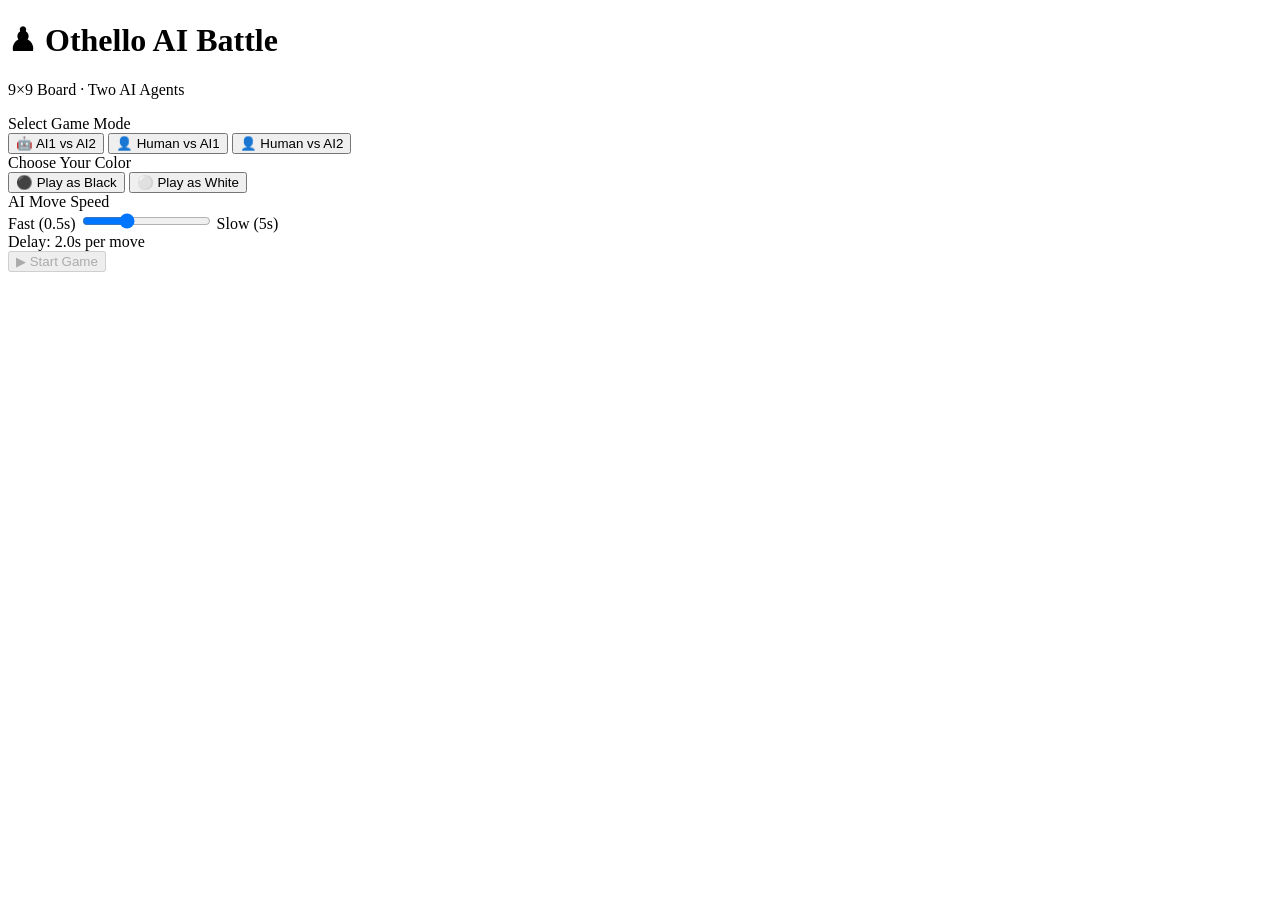
==== ui/templates/menu.html @ 3794e1da "Main menu added" ====
<!DOCTYPE html>
<html lang="en">
<head>
  <meta charset="UTF-8" />
  <meta name="viewport" content="width=device-width, initial-scale=1.0" />
  <title>Othello AI Battle – Menu</title>
  <link rel="stylesheet" href="/static/style.css" />
</head>
<body class="menu-body">

  <div class="menu-container">
    <h1 class="game-title">♟ Othello AI Battle</h1>
    <p class="game-subtitle">9×9 Board · Two AI Agents</p>

    <!-- ── MODE SELECTION ── -->
    <div class="section-label">Select Game Mode</div>
    <div class="mode-buttons">
      <button class="mode-btn" data-mode="ai_vs_ai" onclick="selectMode(this)">
        🤖 AI1 vs AI2
      </button>
      <button class="mode-btn" data-mode="human_vs_ai1" onclick="selectMode(this)">
        👤 Human vs AI1
      </button>
      <button class="mode-btn" data-mode="human_vs_ai2" onclick="selectMode(this)">
        👤 Human vs AI2
      </button>
    </div>

    <!-- ── COLOR PICKER (only visible in human modes) ── -->
    <div id="color-picker" class="color-picker hidden">
      <div class="section-label">Choose Your Color</div>
      <div class="color-buttons">
        <button class="color-btn selected" data-color="1" onclick="selectColor(this)">
          ⚫ Play as Black
        </button>
        <button class="color-btn" data-color="2" onclick="selectColor(this)">
          ⚪ Play as White
        </button>
      </div>
    </div>

    <!-- ── SPEED CONTROL ── -->
    <div class="section-label">AI Move Speed</div>
    <div class="speed-control">
      <span class="speed-label">Fast (0.5s)</span>
      <input
        type="range"
        id="speed-slider"
        min="0.5"
        max="5"
        step="0.5"
        value="2"
        oninput="updateSpeedLabel(this.value)"
      />
      <span class="speed-label">Slow (5s)</span>
    </div>
    <div class="speed-display">Delay: <span id="speed-value">2.0</span>s per move</div>

    <!-- ── START BUTTON ── -->
    <button class="start-btn" id="start-btn" onclick="startGame()" disabled>
      ▶ Start Game
    </button>
  </div>

  <script>
    let selectedMode = null;
    let selectedColor = 1; // default: BLACK

    function selectMode(btn) {
      // Deselect all mode buttons
      document.querySelectorAll(".mode-btn").forEach(b => b.classList.remove("active"));
      btn.classList.add("active");
      selectedMode = btn.dataset.mode;

      // Show color picker only for human modes
      const picker = document.getElementById("color-picker");
      if (selectedMode === "ai_vs_ai") {
        picker.classList.add("hidden");
      } else {
        picker.classList.remove("hidden");
      }

      document.getElementById("start-btn").disabled = false;
    }

    function selectColor(btn) {
      document.querySelectorAll(".color-btn").forEach(b => b.classList.remove("selected"));
      btn.classList.add("selected");
      selectedColor = parseInt(btn.dataset.color);
    }

    function updateSpeedLabel(val) {
      document.getElementById("speed-value").textContent = parseFloat(val).toFixed(1);
    }

    function startGame() {
      if (!selectedMode) return;
      const delay = parseFloat(document.getElementById("speed-slider").value);

      // POST config to the server, then navigate to the game page
      fetch("/api/start", {
        method: "POST",
        headers: { "Content-Type": "application/json" },
        body: JSON.stringify({
          mode: selectedMode,
          human_color: selectedColor,
          delay: delay,
        }),
      })
      .then(r => r.json())
      .then(() => {
        window.location.href = "/game";
      })
      .catch(err => console.error("Failed to start game:", err));
    }
  </script>
</body>
</html>
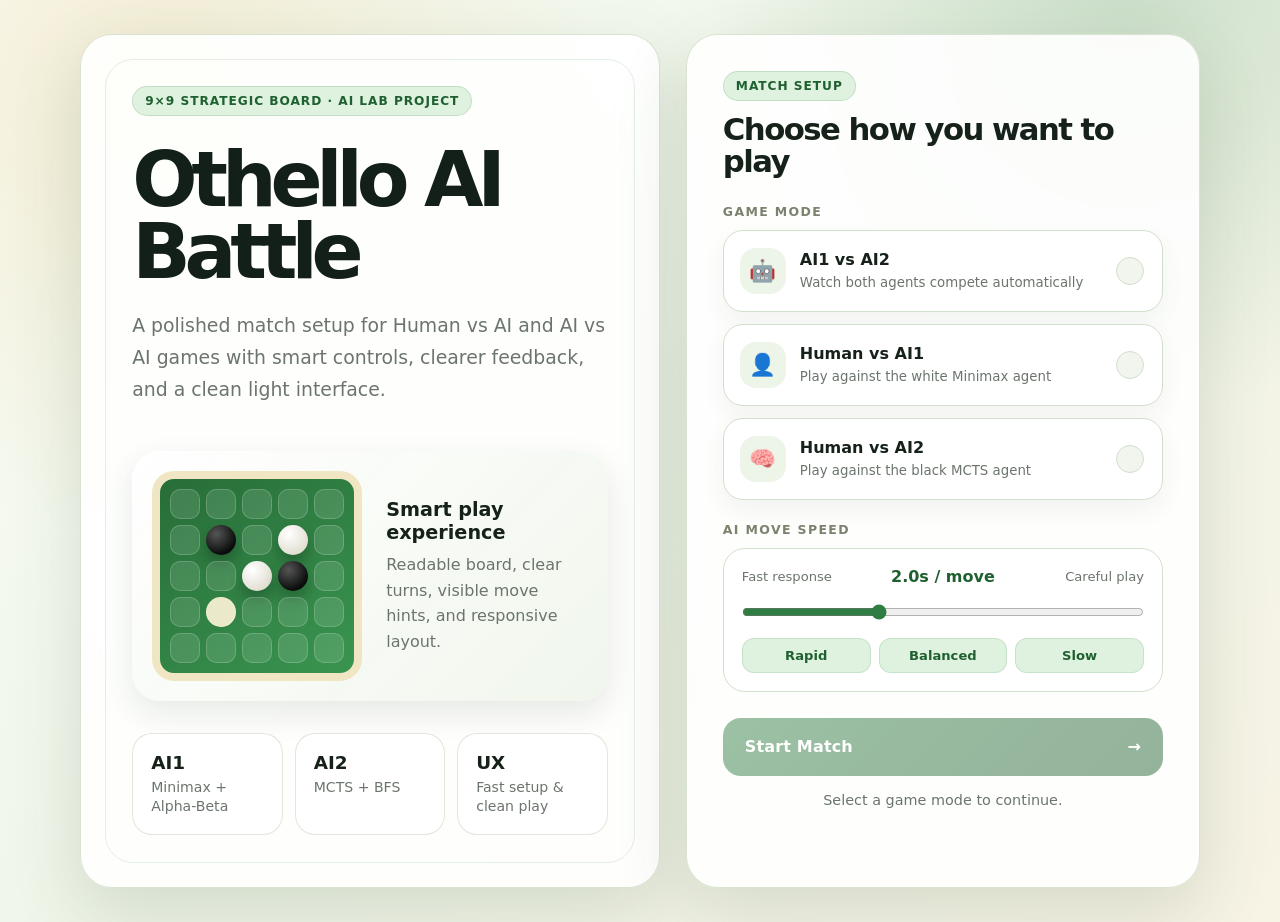
==== commit 3d119654: "Refactor UI for Othello AI Battle: Enhance game layout, improve accessibility, and update match setu" ====
--- a/ui/templates/menu.html
+++ b/ui/templates/menu.html
@@ -7,72 +7,124 @@
   <link rel="stylesheet" href="/static/style.css" />
 </head>
 <body class="menu-body">
+  <main class="landing-shell" aria-labelledby="page-title">
+    <section class="hero-panel">
+      <div class="brand-pill">9×9 Strategic Board · AI Lab Project</div>
+      <h1 id="page-title" class="game-title">Othello AI Battle</h1>
+      <p class="game-subtitle">
+        A polished match setup for Human vs AI and AI vs AI games with smart controls,
+        clearer feedback, and a clean light interface.
+      </p>
 
-  <div class="menu-container">
-    <h1 class="game-title">♟ Othello AI Battle</h1>
-    <p class="game-subtitle">9×9 Board · Two AI Agents</p>
+      <div class="hero-preview" aria-hidden="true">
+        <div class="mini-board">
+          <span></span><span></span><span></span><span></span><span></span>
+          <span></span><span class="disc dark"></span><span></span><span class="disc light"></span><span></span>
+          <span></span><span></span><span class="disc light"></span><span class="disc dark"></span><span></span>
+          <span></span><span class="hint"></span><span></span><span></span><span></span>
+          <span></span><span></span><span></span><span></span><span></span>
+        </div>
+        <div class="preview-copy">
+          <strong>Smart play experience</strong>
+          <span>Readable board, clear turns, visible move hints, and responsive layout.</span>
+        </div>
+      </div>
 
-    <!-- ── MODE SELECTION ── -->
-    <div class="section-label">Select Game Mode</div>
-    <div class="mode-buttons">
-      <button class="mode-btn" data-mode="ai_vs_ai" onclick="selectMode(this)">
-        🤖 AI1 vs AI2
-      </button>
-      <button class="mode-btn" data-mode="human_vs_ai1" onclick="selectMode(this)">
-        👤 Human vs AI1
-      </button>
-      <button class="mode-btn" data-mode="human_vs_ai2" onclick="selectMode(this)">
-        👤 Human vs AI2
-      </button>
-    </div>
+      <div class="feature-row" aria-label="Project highlights">
+        <div><strong>AI1</strong><span>Minimax + Alpha-Beta</span></div>
+        <div><strong>AI2</strong><span>MCTS + BFS</span></div>
+        <div><strong>UX</strong><span>Fast setup & clean play</span></div>
+      </div>
+    </section>
 
-    <!-- ── COLOR PICKER (only visible in human modes) ── -->
-    <div id="color-picker" class="color-picker hidden">
-      <div class="section-label">Choose Your Color</div>
-      <div class="color-buttons">
-        <button class="color-btn selected" data-color="1" onclick="selectColor(this)">
-          ⚫ Play as Black
+    <section class="menu-container" aria-label="Game setup panel">
+      <div class="panel-heading">
+        <p class="eyebrow">Match Setup</p>
+        <h2>Choose how you want to play</h2>
+      </div>
+
+      <div class="section-label">Game Mode</div>
+      <div class="mode-buttons" role="group" aria-label="Select game mode">
+        <button class="mode-btn" data-mode="ai_vs_ai" onclick="selectMode(this)">
+          <span class="mode-icon">🤖</span>
+          <span class="mode-text"><strong>AI1 vs AI2</strong><small>Watch both agents compete automatically</small></span>
+          <span class="mode-check">✓</span>
         </button>
-        <button class="color-btn" data-color="2" onclick="selectColor(this)">
-          ⚪ Play as White
+        <button class="mode-btn" data-mode="human_vs_ai1" onclick="selectMode(this)">
+          <span class="mode-icon">👤</span>
+          <span class="mode-text"><strong>Human vs AI1</strong><small>Play against the white Minimax agent</small></span>
+          <span class="mode-check">✓</span>
+        </button>
+        <button class="mode-btn" data-mode="human_vs_ai2" onclick="selectMode(this)">
+          <span class="mode-icon">🧠</span>
+          <span class="mode-text"><strong>Human vs AI2</strong><small>Play against the black MCTS agent</small></span>
+          <span class="mode-check">✓</span>
         </button>
       </div>
-    </div>
 
-    <!-- ── SPEED CONTROL ── -->
-    <div class="section-label">AI Move Speed</div>
-    <div class="speed-control">
-      <span class="speed-label">Fast (0.5s)</span>
-      <input
-        type="range"
-        id="speed-slider"
-        min="0.5"
-        max="5"
-        step="0.5"
-        value="2"
-        oninput="updateSpeedLabel(this.value)"
-      />
-      <span class="speed-label">Slow (5s)</span>
-    </div>
-    <div class="speed-display">Delay: <span id="speed-value">2.0</span>s per move</div>
+      <div id="color-picker" class="color-picker hidden">
+        <div class="section-label">Your Color</div>
+        <div class="color-buttons" role="group" aria-label="Choose your color">
+          <button class="color-btn selected" data-color="1" onclick="selectColor(this)">
+            <span class="color-disc black-preview"></span>
+            <span><strong>Black</strong><small>First move</small></span>
+          </button>
+          <button class="color-btn" data-color="2" onclick="selectColor(this)">
+            <span class="color-disc white-preview"></span>
+            <span><strong>White</strong><small>Second move</small></span>
+          </button>
+        </div>
+      </div>
 
-    <!-- ── START BUTTON ── -->
-    <button class="start-btn" id="start-btn" onclick="startGame()" disabled>
-      ▶ Start Game
-    </button>
-  </div>
+      <div class="section-label">AI Move Speed</div>
+      <div class="speed-card">
+        <div class="speed-topline">
+          <span>Fast response</span>
+          <strong><span id="speed-value">2.0</span>s / move</strong>
+          <span>Careful play</span>
+        </div>
+        <input
+          type="range"
+          id="speed-slider"
+          min="0.5"
+          max="5"
+          step="0.5"
+          value="2"
+          oninput="updateSpeedLabel(this.value)"
+        />
+        <div class="speed-presets" aria-label="Speed suggestions">
+          <button type="button" onclick="setSpeed(0.5)">Rapid</button>
+          <button type="button" onclick="setSpeed(2)">Balanced</button>
+          <button type="button" onclick="setSpeed(5)">Slow</button>
+        </div>
+      </div>
+
+      <button class="start-btn" id="start-btn" onclick="startGame()" disabled>
+        <span>Start Match</span>
+        <span aria-hidden="true">→</span>
+      </button>
+      <p class="setup-note" id="setup-note">Select a game mode to continue.</p>
+    </section>
+  </main>
 
   <script>
     let selectedMode = null;
     let selectedColor = 1; // default: BLACK
 
+    const savedPrefs = JSON.parse(localStorage.getItem("othelloMenuPrefs") || "{}");
+    window.addEventListener("DOMContentLoaded", () => {
+      if (savedPrefs.delay) setSpeed(savedPrefs.delay);
+    });
+
     function selectMode(btn) {
-      // Deselect all mode buttons
-      document.querySelectorAll(".mode-btn").forEach(b => b.classList.remove("active"));
+      document.querySelectorAll(".mode-btn").forEach(b => {
+        b.classList.remove("active");
+        b.setAttribute("aria-pressed", "false");
+      });
       btn.classList.add("active");
+      btn.setAttribute("aria-pressed", "true");
       selectedMode = btn.dataset.mode;
 
-      // Show color picker only for human modes
       const picker = document.getElementById("color-picker");
       if (selectedMode === "ai_vs_ai") {
         picker.classList.add("hidden");
@@ -81,6 +133,7 @@
       }
 
       document.getElementById("start-btn").disabled = false;
+      document.getElementById("setup-note").textContent = getModeHelp(selectedMode);
     }
 
     function selectColor(btn) {
@@ -93,11 +146,31 @@
       document.getElementById("speed-value").textContent = parseFloat(val).toFixed(1);
     }
 
+    function setSpeed(value) {
+      const slider = document.getElementById("speed-slider");
+      slider.value = value;
+      updateSpeedLabel(value);
+    }
+
+    function getModeHelp(mode) {
+      const help = {
+        ai_vs_ai: "AI1 and AI2 will play automatically. You can observe strategy and score flow.",
+        human_vs_ai1: "You will play against AI1. Choose black if you want the first move.",
+        human_vs_ai2: "You will play against AI2. Choose black if you want the first move.",
+      };
+      return help[mode] || "Ready to start.";
+    }
+
     function startGame() {
       if (!selectedMode) return;
       const delay = parseFloat(document.getElementById("speed-slider").value);
+      const btn = document.getElementById("start-btn");
+      btn.disabled = true;
+      btn.classList.add("loading");
+      btn.querySelector("span").textContent = "Preparing Match";
 
-      // POST config to the server, then navigate to the game page
+      localStorage.setItem("othelloMenuPrefs", JSON.stringify({ delay }));
+
       fetch("/api/start", {
         method: "POST",
         headers: { "Content-Type": "application/json" },
@@ -111,7 +184,13 @@
       .then(() => {
         window.location.href = "/game";
       })
-      .catch(err => console.error("Failed to start game:", err));
+      .catch(err => {
+        console.error("Failed to start game:", err);
+        btn.disabled = false;
+        btn.classList.remove("loading");
+        btn.querySelector("span").textContent = "Start Match";
+        document.getElementById("setup-note").textContent = "Could not start the match. Please try again.";
+      });
     }
   </script>
 </body>
--- a/static/style.css
+++ b/static/style.css
@@ -0,0 +1,1000 @@
+/*
+  Redesigned light UI for Othello AI Battle.
+  Backend logic and AI algorithms are untouched; this file only controls presentation.
+*/
+
+:root {
+  --bg: #f4f7f1;
+  --bg-soft: #edf4e8;
+  --surface: rgba(255, 255, 255, 0.9);
+  --surface-solid: #ffffff;
+  --surface-strong: #f8fbf5;
+  --ink: #162219;
+  --muted: #6b756c;
+  --subtle: #dce7d5;
+  --line: #d2dfca;
+  --green: #2f7d42;
+  --green-deep: #1f6030;
+  --green-soft: #dff2df;
+  --gold: #d7a83f;
+  --gold-soft: #fff4d8;
+  --black-disc: #101513;
+  --white-disc: #fafaf4;
+  --danger: #c24132;
+  --shadow: 0 24px 70px rgba(56, 80, 48, 0.16);
+  --shadow-soft: 0 12px 30px rgba(56, 80, 48, 0.12);
+  --radius-lg: 32px;
+  --radius-md: 22px;
+  --radius-sm: 14px;
+  --cell: clamp(36px, 6.35vw, 64px);
+  --piece: calc(var(--cell) * 0.76);
+}
+
+*, *::before, *::after { box-sizing: border-box; margin: 0; padding: 0; }
+
+html { scroll-behavior: smooth; }
+
+body {
+  min-height: 100vh;
+  font-family: Inter, ui-sans-serif, system-ui, -apple-system, BlinkMacSystemFont, "Segoe UI", sans-serif;
+  color: var(--ink);
+  background:
+    radial-gradient(circle at 12% 10%, rgba(215, 168, 63, 0.18), transparent 28rem),
+    radial-gradient(circle at 88% 0%, rgba(47, 125, 66, 0.18), transparent 26rem),
+    linear-gradient(135deg, #fbfdf7 0%, #eef5e8 48%, #f7f3e5 100%);
+}
+
+button, input { font: inherit; }
+button { border: 0; }
+
+/* ══════════════════════════════════════════
+   MENU PAGE
+══════════════════════════════════════════ */
+.menu-body {
+  display: grid;
+  place-items: center;
+  padding: 34px 18px;
+}
+
+.landing-shell {
+  width: min(1120px, 100%);
+  display: grid;
+  grid-template-columns: minmax(0, 1.06fr) minmax(380px, 0.94fr);
+  gap: 26px;
+  align-items: stretch;
+}
+
+.hero-panel,
+.menu-container,
+.board-card,
+.match-status-card,
+.player-card,
+.info-card,
+.top-bar {
+  border: 1px solid rgba(210, 223, 202, 0.85);
+  background: var(--surface);
+  box-shadow: var(--shadow);
+  backdrop-filter: blur(18px);
+}
+
+.hero-panel {
+  min-height: 650px;
+  border-radius: var(--radius-lg);
+  padding: clamp(28px, 4vw, 56px);
+  display: flex;
+  flex-direction: column;
+  justify-content: space-between;
+  overflow: hidden;
+  position: relative;
+}
+
+.hero-panel::before {
+  content: "";
+  position: absolute;
+  inset: 24px;
+  border-radius: 28px;
+  border: 1px solid rgba(47, 125, 66, 0.13);
+  pointer-events: none;
+}
+
+.brand-pill,
+.eyebrow {
+  display: inline-flex;
+  align-items: center;
+  width: fit-content;
+  padding: 8px 12px;
+  border-radius: 999px;
+  color: var(--green-deep);
+  background: var(--green-soft);
+  border: 1px solid rgba(47, 125, 66, 0.16);
+  font-size: 0.76rem;
+  line-height: 1;
+  font-weight: 800;
+  letter-spacing: 0.08em;
+  text-transform: uppercase;
+}
+
+.game-title {
+  margin-top: 28px;
+  max-width: 620px;
+  font-size: clamp(3rem, 6vw, 5.9rem);
+  line-height: 0.93;
+  letter-spacing: -0.08em;
+  color: #132019;
+}
+
+.game-subtitle {
+  max-width: 600px;
+  margin-top: 22px;
+  color: var(--muted);
+  font-size: clamp(1rem, 1.5vw, 1.18rem);
+  line-height: 1.7;
+}
+
+.hero-preview {
+  margin-top: 46px;
+  display: grid;
+  grid-template-columns: 210px minmax(0, 1fr);
+  gap: 24px;
+  align-items: center;
+  border-radius: 28px;
+  padding: 20px;
+  background: linear-gradient(135deg, rgba(255,255,255,0.96), rgba(237,244,232,0.8));
+  box-shadow: var(--shadow-soft);
+}
+
+.mini-board {
+  display: grid;
+  grid-template-columns: repeat(5, 1fr);
+  gap: 6px;
+  padding: 10px;
+  border-radius: 22px;
+  background: linear-gradient(145deg, #276d38, #3a9550);
+  border: 8px solid #f1e6c4;
+}
+
+.mini-board span {
+  aspect-ratio: 1;
+  border-radius: 10px;
+  background: rgba(255,255,255,0.12);
+  box-shadow: inset 0 0 0 1px rgba(255,255,255,0.18);
+}
+
+.mini-board .disc { border-radius: 50%; box-shadow: 0 8px 14px rgba(0,0,0,0.24); }
+.mini-board .dark { background: radial-gradient(circle at 35% 30%, #555, #0a0d0b 70%); }
+.mini-board .light { background: radial-gradient(circle at 35% 30%, #fff, #e2dfd3 72%); }
+.mini-board .hint { border-radius: 50%; background: rgba(255, 244, 216, 0.9); }
+
+.preview-copy strong {
+  display: block;
+  margin-bottom: 8px;
+  font-size: 1.2rem;
+}
+.preview-copy span {
+  color: var(--muted);
+  line-height: 1.6;
+}
+
+.feature-row {
+  display: grid;
+  grid-template-columns: repeat(3, 1fr);
+  gap: 12px;
+  margin-top: 32px;
+}
+
+.feature-row div {
+  border-radius: 20px;
+  padding: 18px;
+  background: rgba(255,255,255,0.72);
+  border: 1px solid rgba(210, 223, 202, 0.7);
+}
+
+.feature-row strong {
+  display: block;
+  font-size: 1.15rem;
+  margin-bottom: 5px;
+}
+
+.feature-row span {
+  display: block;
+  color: var(--muted);
+  font-size: 0.88rem;
+  line-height: 1.35;
+}
+
+.menu-container {
+  border-radius: var(--radius-lg);
+  padding: clamp(24px, 3vw, 36px);
+  align-self: stretch;
+}
+
+.panel-heading { margin-bottom: 26px; }
+.panel-heading h2 {
+  margin-top: 12px;
+  font-size: clamp(1.8rem, 2.4vw, 2.35rem);
+  line-height: 1.05;
+  letter-spacing: -0.05em;
+}
+
+.section-label {
+  color: #7b826e;
+  font-size: 0.78rem;
+  font-weight: 900;
+  letter-spacing: 0.11em;
+  text-transform: uppercase;
+  margin: 22px 0 11px;
+}
+
+.mode-buttons {
+  display: grid;
+  gap: 12px;
+}
+
+.mode-btn {
+  width: 100%;
+  min-height: 82px;
+  display: grid;
+  grid-template-columns: 46px minmax(0, 1fr) 30px;
+  align-items: center;
+  gap: 14px;
+  padding: 16px;
+  border-radius: 20px;
+  color: var(--ink);
+  background: var(--surface-solid);
+  border: 1px solid var(--line);
+  cursor: pointer;
+  text-align: left;
+  box-shadow: 0 10px 24px rgba(56, 80, 48, 0.06);
+  transition: transform 0.18s ease, box-shadow 0.18s ease, border-color 0.18s ease, background 0.18s ease;
+}
+
+.mode-btn:hover {
+  transform: translateY(-2px);
+  border-color: rgba(47, 125, 66, 0.45);
+  box-shadow: 0 16px 34px rgba(56, 80, 48, 0.12);
+}
+
+.mode-btn.active {
+  border-color: var(--green);
+  background: linear-gradient(135deg, #ffffff, #edf8ef);
+  box-shadow: 0 18px 38px rgba(47, 125, 66, 0.16);
+}
+
+.mode-icon {
+  width: 46px;
+  height: 46px;
+  display: grid;
+  place-items: center;
+  border-radius: 16px;
+  background: var(--bg-soft);
+  font-size: 1.35rem;
+}
+
+.mode-text strong { display: block; font-size: 1rem; }
+.mode-text small {
+  display: block;
+  margin-top: 5px;
+  color: var(--muted);
+  line-height: 1.35;
+}
+
+.mode-check {
+  width: 28px;
+  height: 28px;
+  display: grid;
+  place-items: center;
+  border-radius: 50%;
+  color: transparent;
+  background: #f1f5ee;
+  border: 1px solid var(--line);
+}
+
+.mode-btn.active .mode-check {
+  color: #fff;
+  background: var(--green);
+  border-color: var(--green);
+}
+
+.color-picker.hidden { display: none; }
+
+.color-buttons {
+  display: grid;
+  grid-template-columns: 1fr 1fr;
+  gap: 12px;
+}
+
+.color-btn {
+  display: flex;
+  align-items: center;
+  gap: 12px;
+  padding: 14px;
+  border-radius: 18px;
+  background: var(--surface-solid);
+  border: 1px solid var(--line);
+  cursor: pointer;
+  text-align: left;
+  transition: 0.18s ease;
+}
+
+.color-btn:hover,
+.color-btn.selected {
+  border-color: var(--green);
+  box-shadow: 0 12px 26px rgba(47, 125, 66, 0.12);
+}
+
+.color-btn small { display: block; margin-top: 2px; color: var(--muted); }
+
+.color-disc {
+  width: 34px;
+  height: 34px;
+  border-radius: 50%;
+  box-shadow: inset 0 0 0 1px rgba(0,0,0,0.15), 0 8px 14px rgba(0,0,0,0.12);
+}
+
+.black-preview { background: radial-gradient(circle at 35% 30%, #555, #0d0f0e 70%); }
+.white-preview { background: radial-gradient(circle at 35% 30%, #fff, #e7e2d5 72%); }
+
+.speed-card {
+  padding: 18px;
+  border: 1px solid var(--line);
+  border-radius: 22px;
+  background: var(--surface-solid);
+}
+
+.speed-topline {
+  display: grid;
+  grid-template-columns: 1fr auto 1fr;
+  align-items: center;
+  gap: 12px;
+  font-size: 0.82rem;
+  color: var(--muted);
+}
+.speed-topline strong {
+  color: var(--green-deep);
+  font-size: 1rem;
+  white-space: nowrap;
+}
+.speed-topline span:last-child { text-align: right; }
+
+#speed-slider {
+  width: 100%;
+  margin: 18px 0 6px;
+  accent-color: var(--green);
+  cursor: pointer;
+}
+
+.speed-presets {
+  display: grid;
+  grid-template-columns: repeat(3, 1fr);
+  gap: 8px;
+  margin-top: 12px;
+}
+
+.speed-presets button {
+  padding: 9px 8px;
+  border-radius: 12px;
+  color: var(--green-deep);
+  background: var(--green-soft);
+  border: 1px solid rgba(47, 125, 66, 0.14);
+  cursor: pointer;
+  font-weight: 800;
+  font-size: 0.82rem;
+}
+
+.start-btn {
+  width: 100%;
+  margin-top: 26px;
+  min-height: 58px;
+  display: flex;
+  align-items: center;
+  justify-content: space-between;
+  padding: 0 22px;
+  border-radius: 18px;
+  color: #fff;
+  background: linear-gradient(135deg, var(--green), var(--green-deep));
+  cursor: pointer;
+  font-size: 1rem;
+  font-weight: 900;
+  letter-spacing: 0.01em;
+  box-shadow: 0 18px 36px rgba(47, 125, 66, 0.28);
+  transition: transform 0.18s ease, box-shadow 0.18s ease, opacity 0.18s ease;
+}
+
+.start-btn:hover:not(:disabled) {
+  transform: translateY(-2px);
+  box-shadow: 0 22px 42px rgba(47, 125, 66, 0.34);
+}
+
+.start-btn:disabled {
+  opacity: 0.48;
+  cursor: not-allowed;
+  box-shadow: none;
+}
+
+.start-btn.loading { opacity: 0.78; }
+
+.setup-note {
+  margin-top: 14px;
+  color: var(--muted);
+  font-size: 0.9rem;
+  line-height: 1.5;
+  text-align: center;
+}
+
+/* ══════════════════════════════════════════
+   GAME PAGE
+══════════════════════════════════════════ */
+.game-body { padding: 20px; }
+
+.game-shell {
+  width: min(1400px, 100%);
+  margin: 0 auto;
+}
+
+.top-bar {
+  min-height: 84px;
+  border-radius: 28px;
+  padding: 18px 22px;
+  display: flex;
+  align-items: center;
+  justify-content: space-between;
+  gap: 18px;
+  margin-bottom: 20px;
+}
+
+.game-title-small {
+  margin-top: 8px;
+  font-size: clamp(1.6rem, 3vw, 2.3rem);
+  line-height: 1;
+  letter-spacing: -0.055em;
+}
+
+.top-actions { display: flex; gap: 10px; flex-wrap: wrap; }
+
+.nav-btn {
+  min-height: 44px;
+  padding: 0 18px;
+  border-radius: 999px;
+  color: var(--ink);
+  background: var(--surface-solid);
+  border: 1px solid var(--line);
+  cursor: pointer;
+  font-weight: 900;
+  box-shadow: 0 10px 24px rgba(56,80,48,0.08);
+  transition: transform 0.16s ease, background 0.16s ease, border-color 0.16s ease;
+}
+
+.nav-btn:hover { transform: translateY(-1px); border-color: rgba(47, 125, 66, 0.4); }
+.primary-action { color: #fff; background: var(--green); border-color: var(--green); }
+
+.game-layout {
+  display: grid;
+  grid-template-columns: minmax(180px, 240px) minmax(0, 1fr) minmax(190px, 260px);
+  gap: 20px;
+  align-items: start;
+}
+
+.player-panel,
+.match-panel {
+  display: grid;
+  gap: 14px;
+  position: sticky;
+  top: 16px;
+}
+
+.player-card,
+.info-card,
+.match-status-card,
+.board-card {
+  border-radius: var(--radius-md);
+}
+
+.player-card {
+  padding: 18px;
+  display: grid;
+  gap: 20px;
+  overflow: hidden;
+  position: relative;
+  background: rgba(255,255,255,0.92);
+}
+
+.player-card::after {
+  content: "";
+  position: absolute;
+  right: -28px;
+  top: -34px;
+  width: 116px;
+  height: 116px;
+  border-radius: 50%;
+  opacity: 0.06;
+  background: #000;
+}
+
+.white-card::after { background: var(--gold); opacity: 0.18; }
+
+.player-card.leading {
+  border-color: rgba(215, 168, 63, 0.82);
+  box-shadow: 0 18px 44px rgba(215, 168, 63, 0.18);
+}
+
+.player-card.active-player {
+  outline: 3px solid rgba(47, 125, 66, 0.16);
+  border-color: var(--green);
+}
+
+.player-meta {
+  display: flex;
+  align-items: center;
+  gap: 12px;
+}
+
+.player-label {
+  display: block;
+  color: var(--muted);
+  font-size: 0.76rem;
+  font-weight: 900;
+  text-transform: uppercase;
+  letter-spacing: 0.11em;
+}
+
+.player-meta strong {
+  display: block;
+  margin-top: 3px;
+  font-size: 1.18rem;
+}
+
+.player-disc {
+  width: 44px;
+  height: 44px;
+  flex: 0 0 auto;
+  border-radius: 50%;
+  box-shadow: inset 0 0 0 1px rgba(0,0,0,0.15), 0 11px 18px rgba(0,0,0,0.16);
+}
+
+.black-disc { background: radial-gradient(circle at 35% 30%, #5a5f5d, #0c100e 70%); }
+.white-disc { background: radial-gradient(circle at 35% 30%, #fff, #dedacf 72%); }
+
+.score-number {
+  font-size: clamp(2.3rem, 5vw, 4.3rem);
+  font-weight: 950;
+  line-height: 0.9;
+  letter-spacing: -0.08em;
+}
+
+.info-card {
+  padding: 18px;
+  background: var(--surface);
+  display: grid;
+  gap: 8px;
+}
+
+.info-card span {
+  color: var(--muted);
+  font-size: 0.78rem;
+  font-weight: 900;
+  letter-spacing: 0.09em;
+  text-transform: uppercase;
+}
+
+.info-card strong {
+  font-size: 1.08rem;
+  line-height: 1.3;
+}
+
+.compact-card {
+  grid-template-columns: 1fr auto;
+  align-items: center;
+}
+.compact-card strong { font-size: 1.45rem; color: var(--green-deep); }
+
+.board-stage {
+  display: grid;
+  justify-items: center;
+  gap: 14px;
+}
+
+.match-status-card {
+  width: min(720px, 100%);
+  padding: 16px;
+  background: rgba(255,255,255,0.92);
+}
+
+.turn-indicator {
+  min-height: 48px;
+  display: flex;
+  align-items: center;
+  justify-content: center;
+  border-radius: 16px;
+  padding: 10px 16px;
+  color: var(--ink);
+  background: var(--surface-strong);
+  border: 1px solid var(--line);
+  font-size: clamp(0.95rem, 1.7vw, 1.1rem);
+  font-weight: 950;
+  text-align: center;
+}
+
+.turn-black { border-color: rgba(16,21,19,0.22); box-shadow: inset 4px 0 0 var(--black-disc); }
+.turn-white { border-color: rgba(215,168,63,0.32); box-shadow: inset 4px 0 0 var(--gold); }
+.turn-indicator.thinking::after {
+  content: "";
+  width: 9px;
+  height: 9px;
+  margin-left: 10px;
+  border-radius: 50%;
+  background: var(--green);
+  animation: thinkingPulse 0.9s ease-in-out infinite alternate;
+}
+
+@keyframes thinkingPulse {
+  from { opacity: 0.4; transform: scale(0.82); }
+  to { opacity: 1; transform: scale(1.14); }
+}
+
+.score-track {
+  height: 12px;
+  display: flex;
+  overflow: hidden;
+  margin-top: 14px;
+  border-radius: 999px;
+  background: #e7edde;
+  border: 1px solid rgba(210,223,202,0.8);
+}
+
+.score-fill { height: 100%; transition: width 0.28s ease; }
+.black-fill { background: linear-gradient(90deg, #101513, #3b403d); }
+.white-fill { background: linear-gradient(90deg, #f2ecd9, #fffdf6); border-left: 1px solid rgba(0,0,0,0.08); }
+
+.score-summary {
+  margin-top: 9px;
+  color: var(--muted);
+  font-size: 0.88rem;
+  text-align: center;
+  font-weight: 800;
+}
+
+.winner-banner {
+  width: min(720px, 100%);
+  padding: 18px 22px;
+  border-radius: 22px;
+  text-align: center;
+  font-size: clamp(1.1rem, 2.2vw, 1.55rem);
+  font-weight: 950;
+  letter-spacing: -0.02em;
+  box-shadow: var(--shadow-soft);
+}
+.winner-banner.hidden { display: none; }
+.win-black { background: #111714; color: #fff7df; border: 1px solid #111714; }
+.win-white { background: #fff8e4; color: #1e241e; border: 1px solid #f0d486; }
+.win-draw { background: #eef4e9; color: var(--green-deep); border: 1px solid var(--line); }
+
+.board-card {
+  width: fit-content;
+  max-width: 100%;
+  padding: clamp(10px, 1.4vw, 18px);
+  background: linear-gradient(145deg, rgba(255,255,255,0.98), rgba(246,249,241,0.95));
+}
+
+.board-wrapper {
+  display: flex;
+  flex-direction: column;
+  align-items: flex-start;
+  max-width: 100%;
+  overflow: auto;
+  padding-bottom: 4px;
+}
+
+.board-labels-row {
+  display: flex;
+  margin-left: 0;
+  margin-bottom: 5px;
+}
+
+.corner-spacer { width: 24px; flex: 0 0 24px; }
+
+.col-label {
+  width: var(--cell);
+  text-align: center;
+  color: #8a927e;
+  font-size: 0.72rem;
+  font-weight: 900;
+}
+
+.board-main-row { display: flex; }
+
+.row-labels {
+  display: flex;
+  flex-direction: column;
+  margin-right: 5px;
+}
+
+.row-label {
+  height: var(--cell);
+  width: 19px;
+  display: flex;
+  align-items: center;
+  justify-content: center;
+  color: #8a927e;
+  font-size: 0.72rem;
+  font-weight: 900;
+}
+
+.board {
+  display: grid;
+  grid-template-columns: repeat(9, var(--cell));
+  grid-template-rows: repeat(9, var(--cell));
+  gap: 4px;
+  padding: 9px;
+  border-radius: 24px;
+  background:
+    linear-gradient(145deg, rgba(255,255,255,0.12), transparent),
+    #2d7f43;
+  border: 10px solid #f0e3bd;
+  box-shadow:
+    inset 0 0 0 1px rgba(35, 84, 42, 0.35),
+    0 22px 45px rgba(37, 74, 36, 0.22);
+}
+
+.cell {
+  width: var(--cell);
+  height: var(--cell);
+  display: grid;
+  place-items: center;
+  position: relative;
+  border-radius: 14px;
+  background:
+    linear-gradient(145deg, rgba(255,255,255,0.08), rgba(0,0,0,0.04)),
+    #378d4b;
+  border: 1px solid rgba(255,255,255,0.13);
+  cursor: default;
+  transition: transform 0.14s ease, background 0.14s ease, box-shadow 0.14s ease;
+}
+
+.cell:hover { background-color: #3a9650; }
+.cell:focus-visible { outline: 3px solid rgba(255, 244, 216, 0.95); outline-offset: -3px; }
+
+.cell.valid-move {
+  cursor: pointer;
+  background: linear-gradient(145deg, rgba(255,255,255,0.12), rgba(47, 125, 66, 0.18)), #43a457;
+}
+
+.cell.valid-move::after {
+  content: "";
+  position: absolute;
+  width: calc(var(--cell) * 0.28);
+  height: calc(var(--cell) * 0.28);
+  border-radius: 50%;
+  background: #fff3c8;
+  border: 3px solid rgba(47, 125, 66, 0.4);
+  box-shadow: 0 0 0 6px rgba(255, 244, 216, 0.22), 0 10px 16px rgba(0,0,0,0.1);
+}
+
+.cell.valid-move:hover {
+  transform: translateY(-2px);
+  box-shadow: inset 0 0 0 2px rgba(255, 244, 216, 0.8), 0 8px 18px rgba(20, 70, 32, 0.2);
+}
+
+.cell.invalid-flash {
+  animation: invalidFlash 0.5s ease;
+}
+
+@keyframes invalidFlash {
+  0%, 100% { background-color: #378d4b; }
+  45% { background-color: var(--danger); }
+}
+
+.cell.last-move::before {
+  content: "";
+  position: absolute;
+  top: 7px;
+  right: 7px;
+  width: 12px;
+  height: 12px;
+  border-radius: 50%;
+  background: var(--gold);
+  border: 2px solid #fff7df;
+  box-shadow: 0 0 0 5px rgba(215, 168, 63, 0.18), 0 4px 8px rgba(0,0,0,0.16);
+  z-index: 2;
+}
+
+.piece {
+  width: var(--piece);
+  height: var(--piece);
+  border-radius: 50%;
+  display: block;
+  box-shadow:
+    inset -8px -10px 14px rgba(0,0,0,0.22),
+    inset 7px 7px 12px rgba(255,255,255,0.18),
+    0 11px 18px rgba(0,0,0,0.24);
+  transform: translateZ(0);
+  will-change: transform, opacity;
+  backface-visibility: hidden;
+  transform-style: preserve-3d;
+}
+
+
+@keyframes discIn {
+  0% { transform: scale(0.72); opacity: 0.25; }
+  70% { transform: scale(1.08); opacity: 1; }
+  100% { transform: scale(1); opacity: 1; }
+}
+
+@keyframes flipBlackToWhite {
+  0% {
+    transform: perspective(520px) rotateY(0deg) scaleX(1) scaleY(1);
+    background: radial-gradient(circle at 35% 30%, #727673, #101513 68%);
+    border: 2px solid rgba(255,255,255,0.08);
+    opacity: 1;
+  }
+  42% {
+    transform: perspective(520px) rotateY(14deg) scaleX(0.32) scaleY(1.08);
+    background: radial-gradient(circle at 35% 30%, #727673, #101513 68%);
+    border: 2px solid rgba(255,255,255,0.12);
+    box-shadow:
+      inset -5px -6px 10px rgba(0,0,0,0.28),
+      inset 4px 4px 8px rgba(255,255,255,0.18),
+      0 10px 16px rgba(0,0,0,0.22),
+      0 0 0 5px rgba(255, 244, 216, 0.18);
+    opacity: 1;
+  }
+  50% {
+    transform: perspective(520px) rotateY(0deg) scaleX(0.24) scaleY(1.1);
+    background: linear-gradient(90deg, #171c19 0%, #4a4f4b 44%, #f9f6ec 56%, #dcd7ca 100%);
+    border: 2px solid rgba(255, 244, 216, 0.6);
+    box-shadow:
+      inset -3px -5px 8px rgba(0,0,0,0.22),
+      inset 4px 4px 8px rgba(255,255,255,0.22),
+      0 10px 16px rgba(0,0,0,0.2),
+      0 0 0 6px rgba(255, 244, 216, 0.24);
+    opacity: 1;
+  }
+  58% {
+    transform: perspective(520px) rotateY(-14deg) scaleX(0.32) scaleY(1.08);
+    background: radial-gradient(circle at 35% 30%, #fff, #ddd8ca 72%);
+    border: 2px solid rgba(26, 34, 25, 0.16);
+    box-shadow:
+      inset -5px -6px 10px rgba(0,0,0,0.18),
+      inset 4px 4px 8px rgba(255,255,255,0.28),
+      0 10px 16px rgba(0,0,0,0.2),
+      0 0 0 5px rgba(255, 244, 216, 0.18);
+    opacity: 1;
+  }
+  100% {
+    transform: perspective(520px) rotateY(0deg) scaleX(1) scaleY(1);
+    background: radial-gradient(circle at 35% 30%, #fff, #ddd8ca 72%);
+    border: 2px solid rgba(26, 34, 25, 0.16);
+    opacity: 1;
+  }
+}
+
+@keyframes flipWhiteToBlack {
+  0% {
+    transform: perspective(520px) rotateY(0deg) scaleX(1) scaleY(1);
+    background: radial-gradient(circle at 35% 30%, #fff, #ddd8ca 72%);
+    border: 2px solid rgba(26, 34, 25, 0.16);
+    opacity: 1;
+  }
+  42% {
+    transform: perspective(520px) rotateY(14deg) scaleX(0.32) scaleY(1.08);
+    background: radial-gradient(circle at 35% 30%, #fff, #ddd8ca 72%);
+    border: 2px solid rgba(26, 34, 25, 0.16);
+    box-shadow:
+      inset -5px -6px 10px rgba(0,0,0,0.18),
+      inset 4px 4px 8px rgba(255,255,255,0.28),
+      0 10px 16px rgba(0,0,0,0.2),
+      0 0 0 5px rgba(255, 244, 216, 0.18);
+    opacity: 1;
+  }
+  50% {
+    transform: perspective(520px) rotateY(0deg) scaleX(0.24) scaleY(1.1);
+    background: linear-gradient(90deg, #f9f6ec 0%, #dcd7ca 44%, #4a4f4b 56%, #171c19 100%);
+    border: 2px solid rgba(255, 244, 216, 0.6);
+    box-shadow:
+      inset -3px -5px 8px rgba(0,0,0,0.22),
+      inset 4px 4px 8px rgba(255,255,255,0.22),
+      0 10px 16px rgba(0,0,0,0.2),
+      0 0 0 6px rgba(255, 244, 216, 0.24);
+    opacity: 1;
+  }
+  58% {
+    transform: perspective(520px) rotateY(-14deg) scaleX(0.32) scaleY(1.08);
+    background: radial-gradient(circle at 35% 30%, #727673, #101513 68%);
+    border: 2px solid rgba(255,255,255,0.08);
+    box-shadow:
+      inset -5px -6px 10px rgba(0,0,0,0.28),
+      inset 4px 4px 8px rgba(255,255,255,0.18),
+      0 10px 16px rgba(0,0,0,0.22),
+      0 0 0 5px rgba(255, 244, 216, 0.18);
+    opacity: 1;
+  }
+  100% {
+    transform: perspective(520px) rotateY(0deg) scaleX(1) scaleY(1);
+    background: radial-gradient(circle at 35% 30%, #727673, #101513 68%);
+    border: 2px solid rgba(255,255,255,0.08);
+    opacity: 1;
+  }
+}
+
+.black-piece { background: radial-gradient(circle at 35% 30%, #727673, #101513 68%); border: 2px solid rgba(255,255,255,0.08); }
+.white-piece { background: radial-gradient(circle at 35% 30%, #fff, #ddd8ca 72%); border: 2px solid rgba(26, 34, 25, 0.16); }
+.piece.place-pop { animation: discIn 0.26s ease-out both; }
+.piece.flip-black-to-white { animation: flipBlackToWhite 0.52s cubic-bezier(0.2, 0.8, 0.2, 1) both; }
+.piece.flip-white-to-black { animation: flipWhiteToBlack 0.52s cubic-bezier(0.2, 0.8, 0.2, 1) both; }
+
+.board-help {
+  width: min(720px, 100%);
+  padding: 12px 18px;
+  border-radius: 18px;
+  color: var(--muted);
+  background: rgba(255,255,255,0.72);
+  border: 1px solid rgba(210, 223, 202, 0.8);
+  font-weight: 800;
+  font-size: 0.9rem;
+  text-align: center;
+}
+
+.toast {
+  position: fixed;
+  left: 50%;
+  bottom: 22px;
+  transform: translate(-50%, 18px);
+  opacity: 0;
+  pointer-events: none;
+  padding: 13px 18px;
+  border-radius: 999px;
+  color: #fff;
+  background: #1b2a1d;
+  box-shadow: 0 16px 38px rgba(0,0,0,0.18);
+  font-weight: 900;
+  transition: opacity 0.2s ease, transform 0.2s ease;
+  z-index: 20;
+}
+.toast.show { opacity: 1; transform: translate(-50%, 0); }
+
+/* ══════════════════════════════════════════
+   RESPONSIVE
+══════════════════════════════════════════ */
+@media (max-width: 1100px) {
+  .landing-shell { grid-template-columns: 1fr; }
+  .hero-panel { min-height: auto; }
+  .game-layout {
+    grid-template-columns: 1fr;
+  }
+  .player-panel,
+  .match-panel {
+    position: static;
+    grid-template-columns: repeat(2, minmax(0, 1fr));
+  }
+  .player-card { min-height: 150px; }
+}
+
+@media (max-width: 760px) {
+  .menu-body,
+  .game-body { padding: 14px; }
+  .hero-preview { grid-template-columns: 1fr; }
+  .feature-row { grid-template-columns: 1fr; }
+  .top-bar { align-items: flex-start; flex-direction: column; }
+  .top-actions { width: 100%; }
+  .nav-btn { flex: 1; }
+  .player-panel,
+  .match-panel { grid-template-columns: 1fr; }
+  .board-card { width: 100%; }
+  .board-wrapper { width: 100%; }
+}
+
+@media (max-width: 540px) {
+  :root { --cell: 36px; }
+  .menu-container,
+  .hero-panel,
+  .top-bar { border-radius: 24px; }
+  .mode-btn { grid-template-columns: 42px minmax(0, 1fr); }
+  .mode-check { display: none; }
+  .color-buttons { grid-template-columns: 1fr; }
+  .speed-topline { grid-template-columns: 1fr; text-align: center; }
+  .speed-topline span:last-child { text-align: center; }
+  .game-title { letter-spacing: -0.06em; }
+  .board { gap: 2px; padding: 6px; border-width: 7px; border-radius: 18px; }
+  .cell { border-radius: 10px; }
+  .corner-spacer { width: 21px; flex-basis: 21px; }
+  .row-label { width: 16px; }
+}
